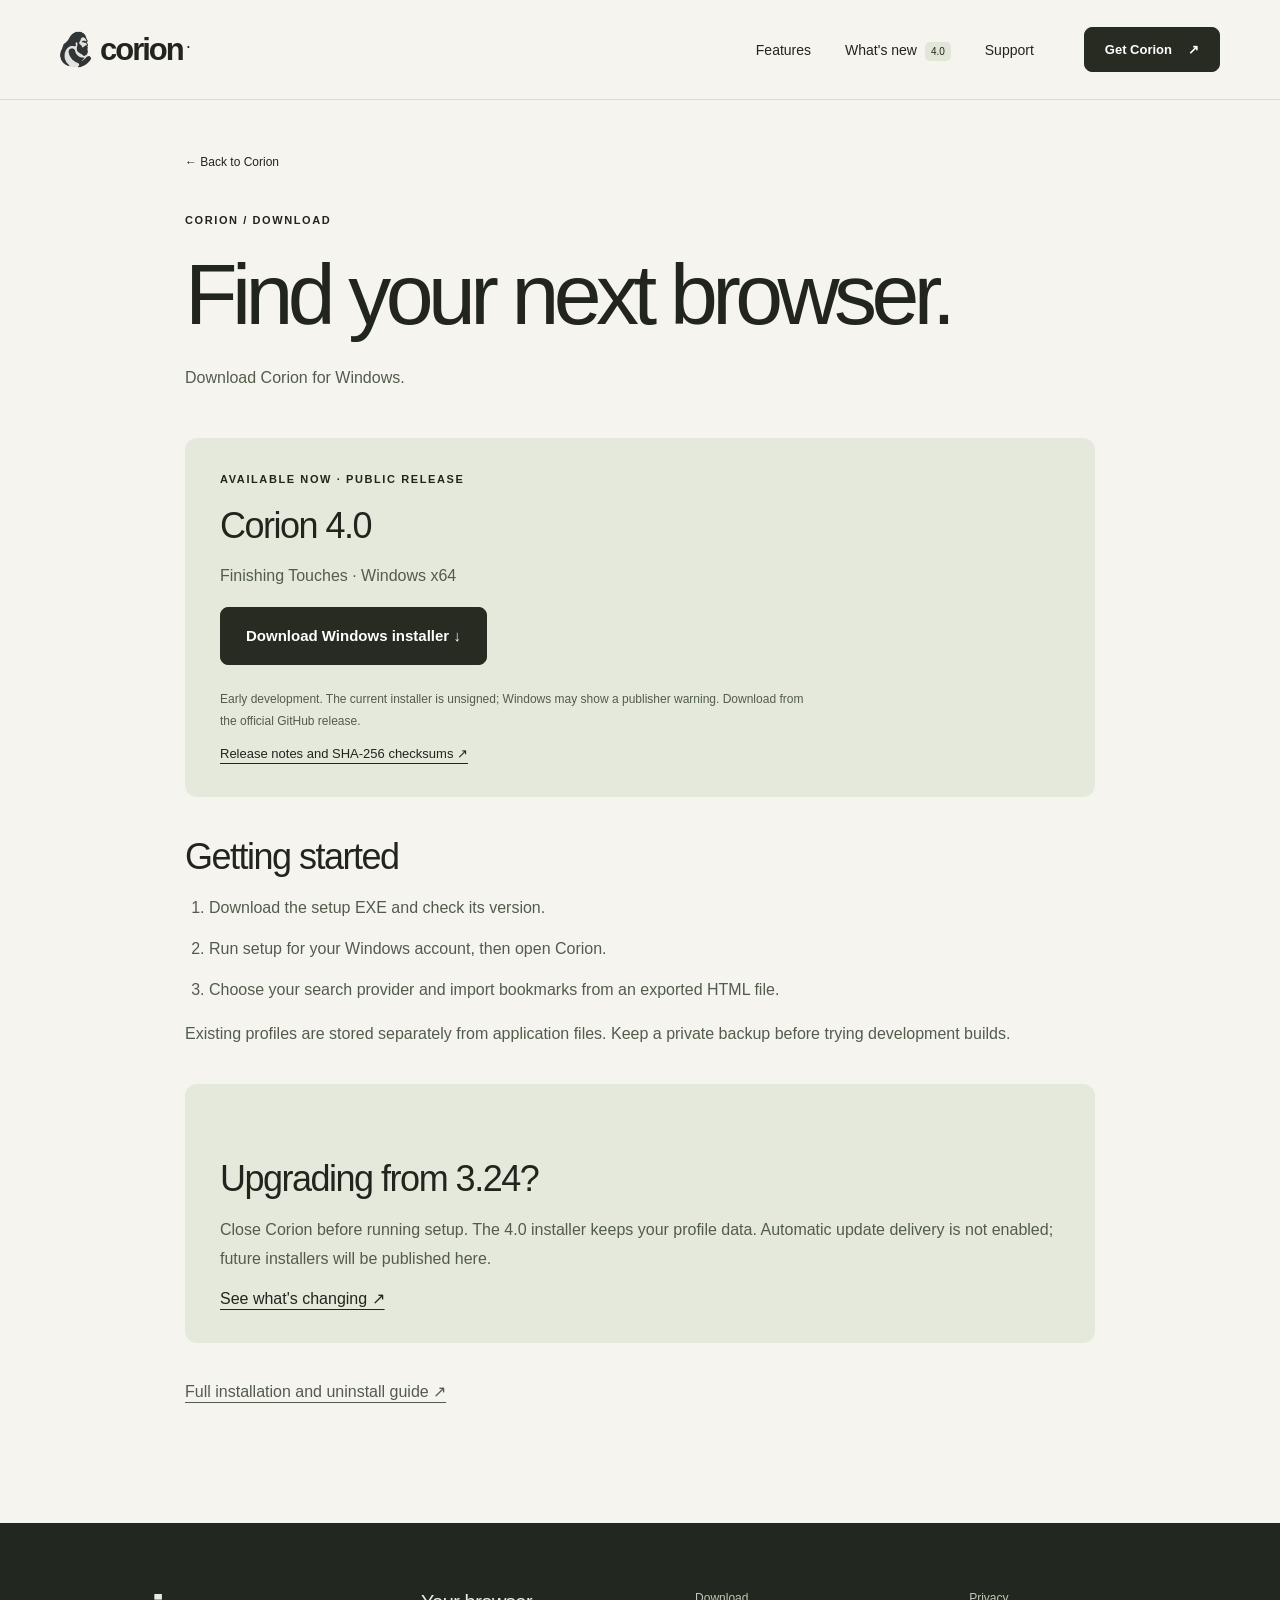
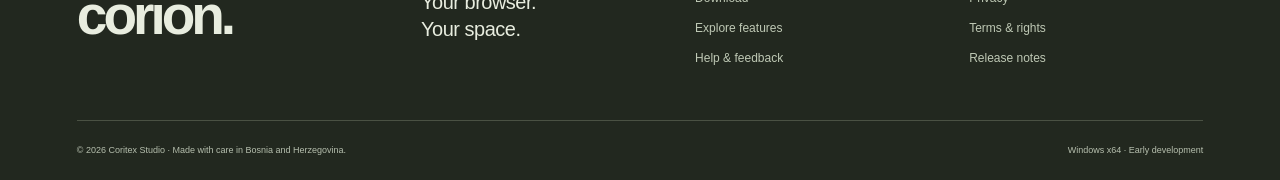
==== download.html @ 4de81129 "Publish Corion 4.0 website and release documentation" ====
<!doctype html><html lang="en"><head><meta charset="utf-8"><meta name="viewport" content="width=device-width,initial-scale=1"><meta name="description" content="Download the official Corion 4.0 installer for Windows x64, verify its checksum and get installation help."><meta name="theme-color" content="#f6f4ee"><meta http-equiv="Content-Security-Policy" content="default-src 'self'; script-src 'self'; style-src 'self'; img-src 'self'; object-src 'none'; base-uri 'none'; form-action 'none'"><title>Find your next browser. · Corion Browser</title><link rel="canonical" href="https://hithaixo-max.github.io/Corion-Browser/download.html"><meta property="og:title" content="Find your next browser. · Corion Browser"><meta property="og:description" content="Download the official Corion 4.0 installer for Windows x64, verify its checksum and get installation help."><meta property="og:image" content="https://hithaixo-max.github.io/Corion-Browser/assets/homepage.webp"><link rel="icon" href="assets/favicon.ico"><link rel="stylesheet" href="style.css"><script src="site.js" defer></script></head><body><a class="skip" href="#main">Skip to content</a><header class="site-header"><a class="brand" href="index.html" aria-label="Corion home"><svg viewBox="135 116 226 260" aria-hidden="true"><image href="assets/logo.png" width="500" height="500"/></svg><span>corion<span class="brand-dot">.</span></span></a><button class="menu-toggle" aria-label="Open navigation" aria-expanded="false" aria-controls="nav-links">Menu <span aria-hidden="true">＋</span></button><nav id="nav-links" aria-label="Main navigation"><a href="features.html">Features</a><a href="releases.html">What's new <span class="tiny-pill">4.0</span></a><a href="support.html">Support</a></nav><a class="button small header-download" href="download.html" aria-current="page">Get Corion <span aria-hidden="true">↗</span></a></header><main id="main"><div class="article-wrap"><a class="back-link" href="index.html">← Back to Corion</a><span class="eyebrow">CORION / DOWNLOAD</span><h1>Find your next browser.</h1><p class="lead">Download Corion for Windows.</p><section class="download-box"><span class="eyebrow">AVAILABLE NOW · PUBLIC RELEASE</span><h2>Corion 4.0</h2><p>Finishing Touches · Windows x64</p><a class="button download-link" href="https://github.com/hithaixo-max/Corion-Browser/releases/download/v4.0.0/Corion-4.0.0-win-x64-setup.exe">Download Windows installer ↓</a><p class="fine-print">Early development. The current installer is unsigned; Windows may show a publisher warning. Download from the official GitHub release.</p><a href="https://github.com/hithaixo-max/Corion-Browser/releases/tag/v4.0.0">Release notes and SHA-256 checksums ↗</a></section><h2>Getting started</h2><ol class="steps"><li>Download the setup EXE and check its version.</li><li>Run setup for your Windows account, then open Corion.</li><li>Choose your search provider and import bookmarks from an exported HTML file.</li></ol><p>Existing profiles are stored separately from application files. Keep a private backup before trying development builds.</p><section class="callout"><h2>Upgrading from 3.24?</h2><p>Close Corion before running setup. The 4.0 installer keeps your profile data. Automatic update delivery is not enabled; future installers will be published here.</p><a href="releases.html">See what's changing ↗</a></section><p><a href="https://github.com/hithaixo-max/Corion-Browser/blob/main/INSTALLATION.md">Full installation and uninstall guide ↗</a></p></div></main><footer><div class="footer-top"><a class="wordmark" href="index.html">corion.</a><p>Your browser.<br>Your space.</p><div><a href="download.html" aria-current="page">Download</a><a href="features.html">Explore features</a><a href="support.html">Help & feedback</a></div><div><a href="privacy.html">Privacy</a><a href="terms.html">Terms & rights</a><a href="releases.html">Release notes</a></div></div><div class="footer-bottom"><span>© 2026 Coritex Studio · Made with care in Bosnia and Herzegovina.</span><span>Windows x64 · Early development</span></div></footer></body></html>
---- style.css ----
*{box-sizing:border-box}
html{scroll-behavior:smooth;scroll-padding-top:100px}
body{margin:0;background:#f6f4ee;color:#22241e;font-family:Arial,Helvetica,sans-serif;-webkit-font-smoothing:antialiased}
a{color:inherit;text-underline-offset:5px}
button{font:inherit}
button,a{-webkit-tap-highlight-color:transparent}
a:focus-visible,button:focus-visible,summary:focus-visible,#shot-panel:focus-visible{outline:3px solid #bd4425;outline-offset:6px}
p{line-height:1.65}
h1,h2,h3,p{margin-top:0}
h1,h2{font-weight:500;letter-spacing:-.065em;line-height:1.02}
h1{font-size:clamp(60px,8.5vw,126px)}
h2{font-size:clamp(40px,4.5vw,66px)}
h3{letter-spacing:-.035em;font-size:25px;font-weight:500}
img{max-width:100%;display:block;height:auto}
button{cursor:pointer}
.skip{position:fixed;top:-70px;left:15px;padding:16px;background:#222;color:white;z-index:100}
.skip:focus{top:12px}
.site-header{height:100px;max-width:1440px;margin:auto;padding:0 60px;display:flex;align-items:center;gap:50px;border-bottom:1px solid #dcdcd1;position:relative;z-index:20}
.brand{display:flex;align-items:center;gap:9px;text-decoration:none;font-size:31px;font-weight:700;letter-spacing:-2px;margin-right:auto}
.brand svg{width:31px;height:37px}
.brand-dot{font-size:12px;vertical-align:super;letter-spacing:0;margin-left:4px}
nav{display:flex;align-items:center;gap:34px}
nav a{text-decoration:none;font-size:14px}
.tiny-pill{font-size:10px;background:#e2e6d8;border-radius:5px;padding:4px 6px;margin-left:4px}
.button{background:#272b22;color:#fff;border:1px solid #272b22;padding:19px 25px;border-radius:8px;display:inline-flex;align-items:center;gap:16px;text-decoration:none;font-size:15px;font-weight:600;line-height:1.2;transition:background .15s}
.button:hover{background:#414b35}
.button.small{font-size:13px;padding:14px 20px}
.text-link{font-size:14px;font-weight:600;text-decoration:none;border-bottom:1px solid currentColor;padding-bottom:6px;display:inline-block}
.menu-toggle{display:none}
.hero{padding:76px 30px 72px;text-align:center;position:relative;overflow:hidden}
.eyebrow{font-size:11px;letter-spacing:1.6px;font-weight:600;display:block}
.status-dot{display:inline-block;width:7px;height:7px;border-radius:50%;background:#e27a4c;margin-right:8px;vertical-align:1px}
.hero h1{margin:28px 0 24px;position:relative;z-index:1}
.hero em{font-family:Georgia,serif;font-weight:400;color:#a34e35;letter-spacing:-.075em}
.hero-description{font-size:18px;color:#65675c;line-height:1.6;margin-bottom:28px}
.hero-actions{display:flex;justify-content:center;align-items:center;gap:30px}
.download-note{font-size:11px;color:#6b6e60;margin-top:16px;margin-bottom:0}
.hero-orbit{position:absolute;border:1px solid #d8d9cc;width:175px;height:175px;border-radius:50%;z-index:0}
.orbit-one{left:-100px;top:130px}
.orbit-two{right:-96px;bottom:35px;width:210px;height:210px}
.product-stage{margin:0 5%;padding:26px 38px 14px;border-radius:18px;background:#e9ebdf;border:1px solid #dde1d1;max-width:1320px;position:relative}
.stage-heading{display:flex;justify-content:space-between;font-size:9px;letter-spacing:1.3px;color:#626a54;padding-bottom:19px}
.screenshot-frame{border-radius:10px;overflow:hidden;box-shadow:0 22px 50px #25321822;border:1px solid #57604c;background:#151515;aspect-ratio:16/9}
.screenshot-frame img{width:100%;height:100%;object-fit:contain}
.preview-tabs{display:flex;justify-content:center;gap:8px;margin:25px auto 12px}
.preview-tabs button{border:0;background:none;padding:11px 22px;border-radius:30px;color:#50594a;font-size:12px}
.preview-tabs button[aria-selected=true]{background:#293122;color:white}
.image-caption{font-size:10px;text-align:center;color:#545f49;margin-bottom:8px}
.section-pad{padding:110px 7%}
.intro .eyebrow{margin-bottom:30px}
.intro h2{max-width:950px}
.intro-row{display:flex;align-items:center;justify-content:space-between;margin-top:30px;gap:40px}
.intro-row p{max-width:490px;font-size:17px;color:#67695e;margin:0}
.intro-row a{flex-shrink:0}
.feature-stories{margin:0 5%;display:grid;gap:22px}
.story{border-radius:14px;display:grid;grid-template-columns:1fr 1fr;align-items:center;gap:65px;padding:65px;overflow:hidden}
.story-peach{background:#ead5c5}
.index{font-size:10px;letter-spacing:1.2px;display:block;margin-bottom:27px}
.story h2{font-size:clamp(38px,4vw,58px);margin-bottom:23px}
.story p{font-size:15px;max-width:370px;color:#61564c}
.story a{margin-top:15px}
.home-detail{min-height:315px;display:flex;align-items:center;justify-content:center;flex-direction:column;color:#493e30;background:#e5c7aa;border-radius:160px 160px 12px 12px;border:1px solid #b7987c;padding:30px}
.home-detail>span{font-size:8px;letter-spacing:2px}
.home-detail strong{font-size:80px;font-weight:400;letter-spacing:-6px;margin:17px 0}
.mini-search{display:flex;gap:15px;border:1px solid #baa18c;border-radius:30px;width:85%;font-size:12px;padding:13px 18px;background:#efdac6}
.mini-shortcuts{display:flex;gap:9px;margin:20px 0}
.mini-shortcuts span{background:#d6b89b;border-radius:5px;font-size:10px;padding:10px 16px}
.home-detail small{font-size:8px;color:#584637}
.story-dark{background:#272e28;color:#f3f2e9}
.story-dark p{color:#b8c1b8}
.story-dark .index{color:#c4cdb9}
.story-dark img{max-width:none;width:145%;border-radius:8px;box-shadow:0 15px 35px #0005}
.next-heading{display:flex;align-items:flex-end;gap:70px;justify-content:space-between;margin-bottom:55px}
.next-heading h2{margin:25px 0 0}
.next-heading>p{max-width:340px;margin:0;color:#62675a;font-size:16px}
.next-grid{display:grid;grid-template-columns:repeat(3,1fr);gap:45px}
.next-grid article{border-top:1px solid #c9cdbd;padding-top:28px}
.feature-icon{font-size:33px;color:#69765b;display:block;margin-bottom:26px}
.next-grid p{font-size:14px;color:#676d60;max-width:320px}
.feature-tag{font-size:10px;color:#626e57;display:block;margin-top:28px}
.preview-note{display:flex;align-items:center;gap:5px;padding:22px 0;border-top:1px solid #d5d9ca;margin-top:45px}
.preview-note p{font-size:11px;color:#656d5b;margin:0}
.preview-note a{margin-left:auto;font-size:11px}
.privacy-band{background:#e4e7db;display:grid;grid-template-columns:1fr 1fr;padding:80px 9%;align-items:center;gap:80px}
.privacy-symbol{font-size:245px;text-align:center;font-weight:100;color:#727f62;line-height:1}
.privacy-band h2{margin:25px 0}
.privacy-band p{font-size:15px;color:#626b58;max-width:430px}
.closing{text-align:center}
.closing h2{font-size:clamp(60px,8vw,110px);margin:30px 0}
.closing p{font-size:10px;color:#626957;margin-top:20px}
footer{background:#22281f;color:#e8eddf;padding:60px 6% 25px}
.footer-top{display:grid;grid-template-columns:1.3fr 1fr 1fr 1fr;gap:40px;padding-bottom:55px}
.wordmark{font-size:55px;font-weight:700;letter-spacing:-4px;text-decoration:none}
.footer-top p{font-size:20px;letter-spacing:-.5px;line-height:1.35;margin:6px 0}
.footer-top>div{display:flex;flex-direction:column;gap:16px;padding-top:8px}
.footer-top>div a{text-decoration:none;font-size:12px;color:#bfc9b5}
.footer-bottom{display:flex;justify-content:space-between;font-size:9px;color:#b6bfae;padding-top:24px;border-top:1px solid #4a5143;gap:20px}
.article-wrap{max-width:980px;margin:0 auto;padding:55px 35px 100px}
.back-link{font-size:12px;display:block;margin-bottom:45px;text-decoration:none}
.article-wrap>.eyebrow{margin-bottom:25px}
.article-wrap h1{font-size:clamp(48px,7vw,86px);max-width:850px;margin-bottom:25px}
.lead{font-size:21px;color:#6a6e61;margin-bottom:45px}
.article-wrap h2{font-size:36px;letter-spacing:-1.5px;margin-top:42px;margin-bottom:18px}
.article-wrap h3{margin-top:30px;font-size:22px}
.article-wrap p,.article-wrap li{color:#525c4c;font-size:16px;line-height:1.8}
.article-wrap li{margin-bottom:12px}
.article-section{padding:35px 0;border-top:1px solid #d5d9ca;scroll-margin-top:25px}
.article-image{border-radius:10px;border:1px solid #c1c6b7;margin:28px 0}
.feature-list>div{display:grid;grid-template-columns:180px 1fr;gap:25px;padding:22px 0;border-bottom:1px solid #d8dccf}
.feature-list dt{font-size:17px}
.feature-list dd{margin:0;color:#616b59;line-height:1.6}
.download-box,.callout{padding:35px;background:#e5e9dc;border-radius:12px;margin:35px 0}
.download-box h2{margin-top:23px}
.download-box .fine-print{font-size:12px;max-width:600px;margin-top:24px}
.download-box>a:last-child{font-size:13px}
.steps{padding-left:24px}
.updated{font-size:12px!important;color:#70796a!important}
.release{padding:35px 0;border-top:1px solid #c9d0bc}
.release h2{margin-top:22px}
details{border-bottom:1px solid #d2d7c9;padding:23px 0}
summary{font-size:18px;cursor:pointer;line-height:1.5}
details p{padding-top:18px;margin-bottom:0}

@media(min-width:1450px){.product-stage{margin-left:auto;margin-right:auto}
.section-pad,.feature-stories,.privacy-band{max-width:1440px;margin-left:auto;margin-right:auto}
.privacy-band{border-radius:14px}
.site-header{padding-left:85px;padding-right:85px}
}

@media(max-width:900px){.site-header{padding:0 30px;height:85px;gap:25px}
nav{gap:18px}
.hero{padding-top:60px}
.story{padding:40px;gap:30px}
.next-grid{gap:25px}
.privacy-band{gap:35px;padding:65px 7%}
.privacy-symbol{font-size:190px}
.footer-top{gap:25px}
.stage-heading{font-size:8px}
.preview-tabs button{padding:10px 15px}
.section-pad{padding:80px 7%}
}

@media(max-width:640px){.site-header{height:76px;padding:0 22px;gap:16px}
.brand{font-size:29px}
.brand svg{width:27px}
.header-download{display:none}
.menu-toggle{display:flex;align-items:center;gap:17px;background:none;border:1px solid #c5c9b9;border-radius:6px;padding:9px 12px;font-size:12px}
.menu-toggle span{font-size:19px}
nav{display:none;position:absolute;top:75px;left:0;right:0;background:#f6f4ee;border-bottom:1px solid #c8cebb;padding:25px;gap:25px;box-shadow:0 10px 15px #2221}
.nav-open nav{display:flex;flex-direction:column;align-items:flex-start}
.hero{padding:49px 20px 48px}
.hero .eyebrow{font-size:8px;letter-spacing:1.3px}
.hero h1{font-size:66px;margin:24px -5px;letter-spacing:-4.4px}
.hero-description{font-size:15px;margin-bottom:25px}
.hero-actions{flex-direction:column;gap:22px}
.hero-actions .text-link{font-size:12px}
.download-note{font-size:9px;margin-top:20px}
.hero-orbit{opacity:.5}
.orbit-one{left:-155px}
.orbit-two{right:-180px}
.product-stage{margin:0 13px;padding:15px 11px 10px;border-radius:10px}
.stage-heading{font-size:6px;letter-spacing:.7px;padding-bottom:12px}
.stage-heading span:last-child{display:none}
.screenshot-frame{border-radius:5px}
.preview-tabs{gap:0;margin:14px 0 10px}
.preview-tabs button{font-size:9px;padding:10px 11px}
.image-caption{font-size:7px;line-height:1.5}
.section-pad{padding:65px 25px}
.intro .eyebrow{font-size:9px;margin-bottom:23px}
.intro h2{font-size:38px}
.intro-row{display:block;margin-top:23px}
.intro-row p{font-size:14px;margin-bottom:25px}
.text-link{font-size:12px}
.feature-stories{margin:0 13px;gap:15px}
.story{display:flex;flex-direction:column;padding:32px 25px;gap:30px;align-items:stretch}
.index{font-size:8px;margin-bottom:23px}
.story h2{font-size:42px}
.story p{font-size:14px}
.story a{margin-top:5px}
.home-detail{min-height:285px;border-radius:140px 140px 10px 10px}
.home-detail strong{font-size:70px}
.story-dark img{width:120%;max-width:none;align-self:flex-start}
.next-heading{display:block;margin-bottom:38px}
.next-heading h2{font-size:42px;margin:22px 0}
.next-heading>p{font-size:14px}
.next-grid{display:block}
.next-grid article{padding:24px 0 30px}
.feature-icon{margin-bottom:20px;font-size:27px}
.next-grid h3{font-size:23px}
.next-grid p{max-width:none}
.feature-tag{margin-top:20px}
.preview-note{align-items:flex-start;flex-wrap:wrap;margin-top:5px;padding-bottom:0;gap:6px}
.preview-note .status-dot{flex-shrink:0;margin-top:5px}
.preview-note p{font-size:10px;flex:1}
.preview-note a{margin:10px 0 0 21px;font-size:10px}
.privacy-band{display:flex;flex-direction:column;gap:25px;padding:40px 26px 55px}
.privacy-symbol{font-size:150px}
.privacy-band .eyebrow{font-size:9px}
.privacy-band h2{font-size:42px}
.privacy-band p{font-size:14px}
.closing h2{font-size:67px}
.closing .eyebrow{font-size:8px}
.closing .button{font-size:13px}
.closing p{font-size:9px}
footer{padding:40px 25px 25px}
.footer-top{grid-template-columns:1fr 1fr;gap:35px;padding-bottom:35px}
.wordmark{font-size:44px}
.footer-top p{font-size:17px}
.footer-bottom{flex-direction:column;font-size:8px;gap:12px;line-height:1.6}
.article-wrap{padding:35px 25px 65px}
.article-wrap h1{font-size:52px}
.article-wrap h2{font-size:31px}
.article-wrap p,.article-wrap li{font-size:14px}
.lead{font-size:18px!important}
.download-box,.callout{padding:25px 22px}
.feature-list>div{display:block;padding:20px 0}
.feature-list dt{margin-bottom:10px}
.feature-list dd{font-size:14px}
summary{font-size:16px}
}

@media(prefers-reduced-motion:reduce){html{scroll-behavior:auto}
*,*::before,*::after{transition:none!important;animation:none!important}
}

@media(forced-colors:active){.button,.preview-tabs button[aria-selected=true]{border:1px solid ButtonText}
.status-dot{background:CanvasText}
.screenshot-frame{border:1px solid CanvasText}
.brand svg{forced-color-adjust:none}
}




nav a[aria-current="page"]{text-decoration:underline;text-underline-offset:6px}
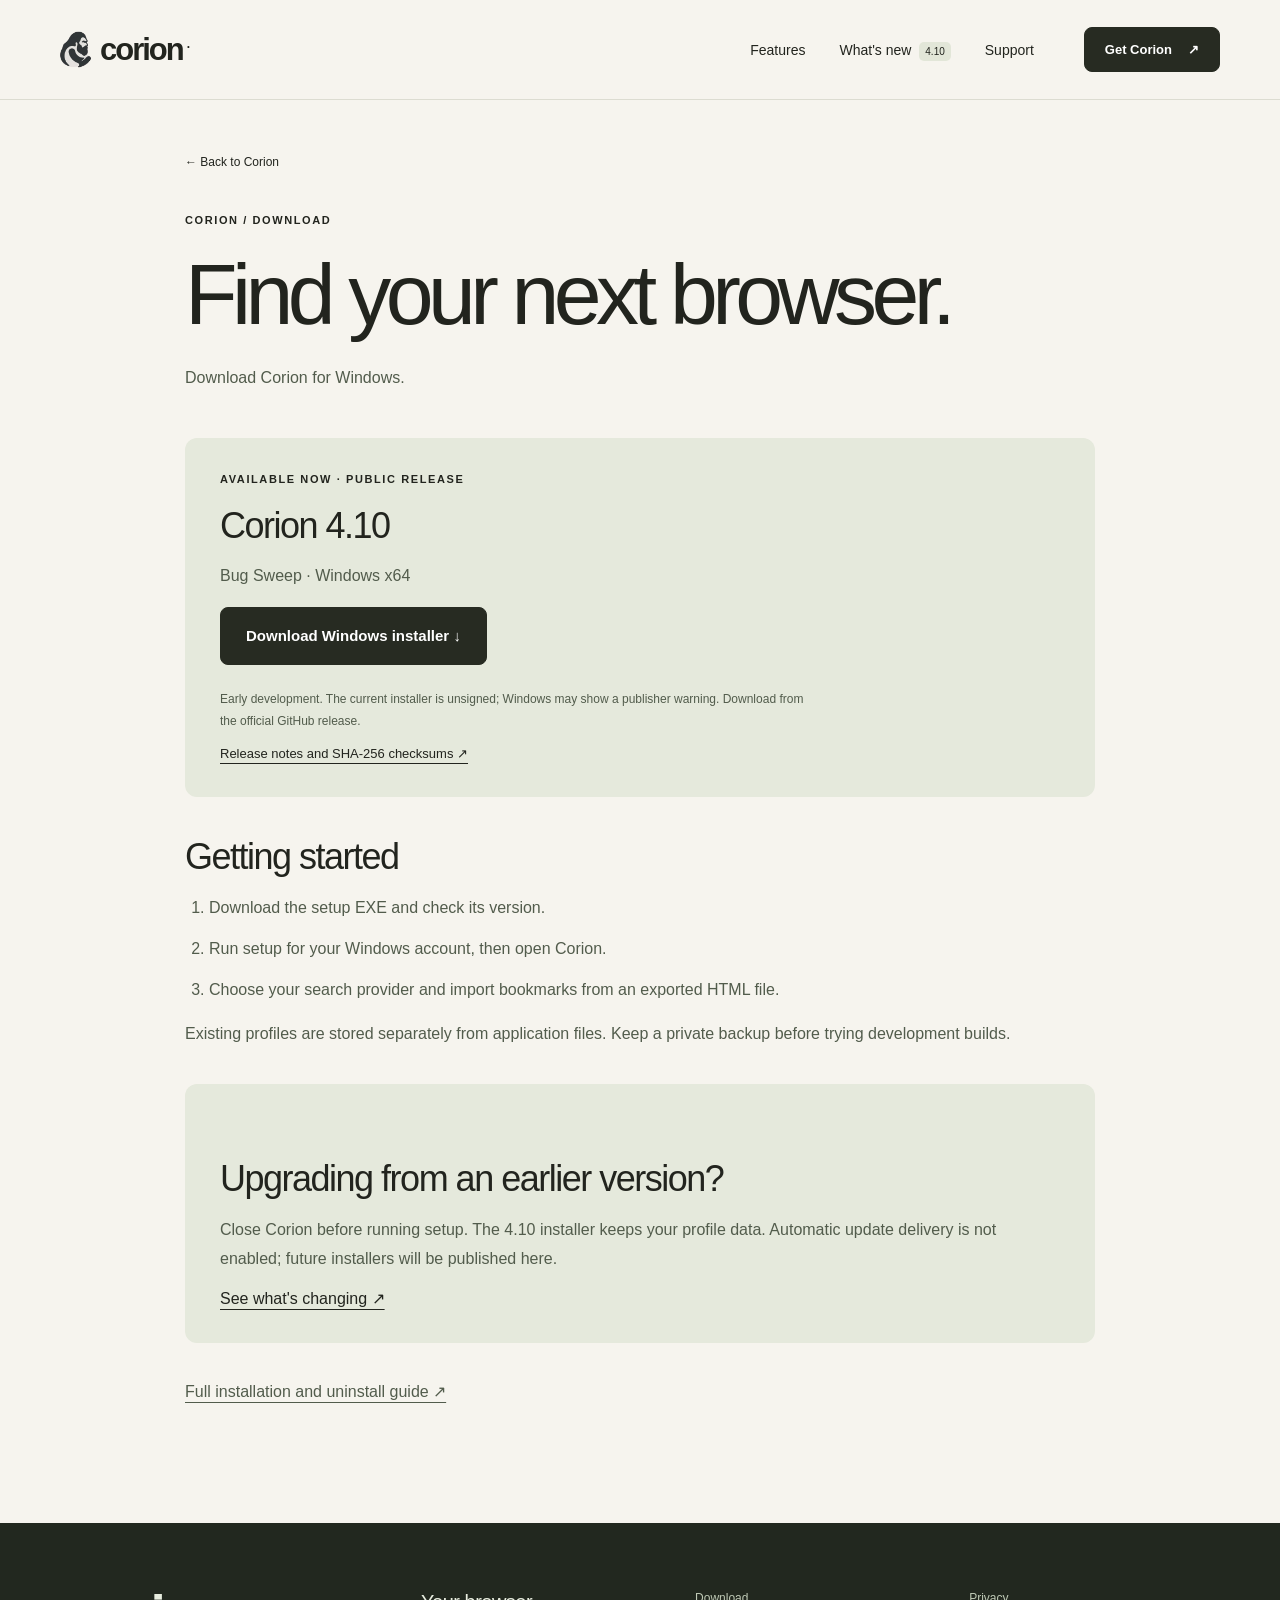
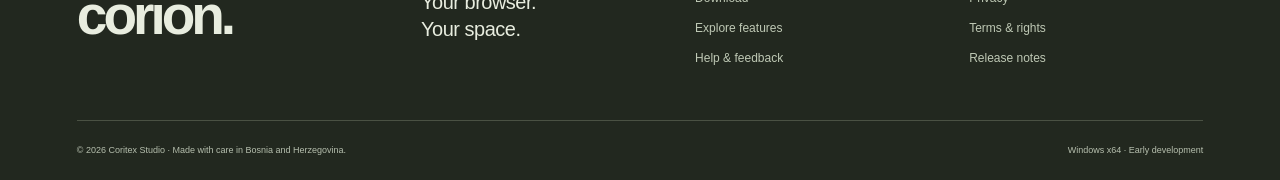
==== commit 27d881f0: "Publish Corion 4.10 Bug Sweep website and release notes Updates download links, navigation, release " ====
--- a/download.html
+++ b/download.html
@@ -1 +1 @@
-<!doctype html><html lang="en"><head><meta charset="utf-8"><meta name="viewport" content="width=device-width,initial-scale=1"><meta name="description" content="Download the official Corion 4.0 installer for Windows x64, verify its checksum and get installation help."><meta name="theme-color" content="#f6f4ee"><meta http-equiv="Content-Security-Policy" content="default-src 'self'; script-src 'self'; style-src 'self'; img-src 'self'; object-src 'none'; base-uri 'none'; form-action 'none'"><title>Find your next browser. · Corion Browser</title><link rel="canonical" href="https://hithaixo-max.github.io/Corion-Browser/download.html"><meta property="og:title" content="Find your next browser. · Corion Browser"><meta property="og:description" content="Download the official Corion 4.0 installer for Windows x64, verify its checksum and get installation help."><meta property="og:image" content="https://hithaixo-max.github.io/Corion-Browser/assets/homepage.webp"><link rel="icon" href="assets/favicon.ico"><link rel="stylesheet" href="style.css"><script src="site.js" defer></script></head><body><a class="skip" href="#main">Skip to content</a><header class="site-header"><a class="brand" href="index.html" aria-label="Corion home"><svg viewBox="135 116 226 260" aria-hidden="true"><image href="assets/logo.png" width="500" height="500"/></svg><span>corion<span class="brand-dot">.</span></span></a><button class="menu-toggle" aria-label="Open navigation" aria-expanded="false" aria-controls="nav-links">Menu <span aria-hidden="true">＋</span></button><nav id="nav-links" aria-label="Main navigation"><a href="features.html">Features</a><a href="releases.html">What's new <span class="tiny-pill">4.0</span></a><a href="support.html">Support</a></nav><a class="button small header-download" href="download.html" aria-current="page">Get Corion <span aria-hidden="true">↗</span></a></header><main id="main"><div class="article-wrap"><a class="back-link" href="index.html">← Back to Corion</a><span class="eyebrow">CORION / DOWNLOAD</span><h1>Find your next browser.</h1><p class="lead">Download Corion for Windows.</p><section class="download-box"><span class="eyebrow">AVAILABLE NOW · PUBLIC RELEASE</span><h2>Corion 4.0</h2><p>Finishing Touches · Windows x64</p><a class="button download-link" href="https://github.com/hithaixo-max/Corion-Browser/releases/download/v4.0.0/Corion-4.0.0-win-x64-setup.exe">Download Windows installer ↓</a><p class="fine-print">Early development. The current installer is unsigned; Windows may show a publisher warning. Download from the official GitHub release.</p><a href="https://github.com/hithaixo-max/Corion-Browser/releases/tag/v4.0.0">Release notes and SHA-256 checksums ↗</a></section><h2>Getting started</h2><ol class="steps"><li>Download the setup EXE and check its version.</li><li>Run setup for your Windows account, then open Corion.</li><li>Choose your search provider and import bookmarks from an exported HTML file.</li></ol><p>Existing profiles are stored separately from application files. Keep a private backup before trying development builds.</p><section class="callout"><h2>Upgrading from 3.24?</h2><p>Close Corion before running setup. The 4.0 installer keeps your profile data. Automatic update delivery is not enabled; future installers will be published here.</p><a href="releases.html">See what's changing ↗</a></section><p><a href="https://github.com/hithaixo-max/Corion-Browser/blob/main/INSTALLATION.md">Full installation and uninstall guide ↗</a></p></div></main><footer><div class="footer-top"><a class="wordmark" href="index.html">corion.</a><p>Your browser.<br>Your space.</p><div><a href="download.html" aria-current="page">Download</a><a href="features.html">Explore features</a><a href="support.html">Help & feedback</a></div><div><a href="privacy.html">Privacy</a><a href="terms.html">Terms & rights</a><a href="releases.html">Release notes</a></div></div><div class="footer-bottom"><span>© 2026 Coritex Studio · Made with care in Bosnia and Herzegovina.</span><span>Windows x64 · Early development</span></div></footer></body></html>+<!doctype html><html lang="en"><head><meta charset="utf-8"><meta name="viewport" content="width=device-width,initial-scale=1"><meta name="description" content="Download the official Corion 4.10 installer for Windows x64, verify its checksum and get installation help."><meta name="theme-color" content="#f6f4ee"><meta http-equiv="Content-Security-Policy" content="default-src 'self'; script-src 'self'; style-src 'self'; img-src 'self'; object-src 'none'; base-uri 'none'; form-action 'none'"><title>Find your next browser. · Corion Browser</title><link rel="canonical" href="https://hithaixo-max.github.io/Corion-Browser/download.html"><meta property="og:title" content="Find your next browser. · Corion Browser"><meta property="og:description" content="Download the official Corion 4.10 installer for Windows x64, verify its checksum and get installation help."><meta property="og:image" content="https://hithaixo-max.github.io/Corion-Browser/assets/homepage.webp"><link rel="icon" href="assets/favicon.ico"><link rel="stylesheet" href="style.css"><script src="site.js" defer></script></head><body><a class="skip" href="#main">Skip to content</a><header class="site-header"><a class="brand" href="index.html" aria-label="Corion home"><svg viewBox="135 116 226 260" aria-hidden="true"><image href="assets/logo.png" width="500" height="500"/></svg><span>corion<span class="brand-dot">.</span></span></a><button class="menu-toggle" aria-label="Open navigation" aria-expanded="false" aria-controls="nav-links">Menu <span aria-hidden="true">＋</span></button><nav id="nav-links" aria-label="Main navigation"><a href="features.html">Features</a><a href="releases.html">What's new <span class="tiny-pill">4.10</span></a><a href="support.html">Support</a></nav><a class="button small header-download" href="download.html" aria-current="page">Get Corion <span aria-hidden="true">↗</span></a></header><main id="main"><div class="article-wrap"><a class="back-link" href="index.html">← Back to Corion</a><span class="eyebrow">CORION / DOWNLOAD</span><h1>Find your next browser.</h1><p class="lead">Download Corion for Windows.</p><section class="download-box"><span class="eyebrow">AVAILABLE NOW · PUBLIC RELEASE</span><h2>Corion 4.10</h2><p>Bug Sweep · Windows x64</p><a class="button download-link" href="https://github.com/hithaixo-max/Corion-Browser/releases/download/v4.10.0/Corion-4.10.0-win-x64-setup.exe">Download Windows installer ↓</a><p class="fine-print">Early development. The current installer is unsigned; Windows may show a publisher warning. Download from the official GitHub release.</p><a href="https://github.com/hithaixo-max/Corion-Browser/releases/tag/v4.10.0">Release notes and SHA-256 checksums ↗</a></section><h2>Getting started</h2><ol class="steps"><li>Download the setup EXE and check its version.</li><li>Run setup for your Windows account, then open Corion.</li><li>Choose your search provider and import bookmarks from an exported HTML file.</li></ol><p>Existing profiles are stored separately from application files. Keep a private backup before trying development builds.</p><section class="callout"><h2>Upgrading from an earlier version?</h2><p>Close Corion before running setup. The 4.10 installer keeps your profile data. Automatic update delivery is not enabled; future installers will be published here.</p><a href="releases.html">See what's changing ↗</a></section><p><a href="https://github.com/hithaixo-max/Corion-Browser/blob/main/INSTALLATION.md">Full installation and uninstall guide ↗</a></p></div></main><footer><div class="footer-top"><a class="wordmark" href="index.html">corion.</a><p>Your browser.<br>Your space.</p><div><a href="download.html" aria-current="page">Download</a><a href="features.html">Explore features</a><a href="support.html">Help & feedback</a></div><div><a href="privacy.html">Privacy</a><a href="terms.html">Terms & rights</a><a href="releases.html">Release notes</a></div></div><div class="footer-bottom"><span>© 2026 Coritex Studio · Made with care in Bosnia and Herzegovina.</span><span>Windows x64 · Early development</span></div></footer></body></html>
